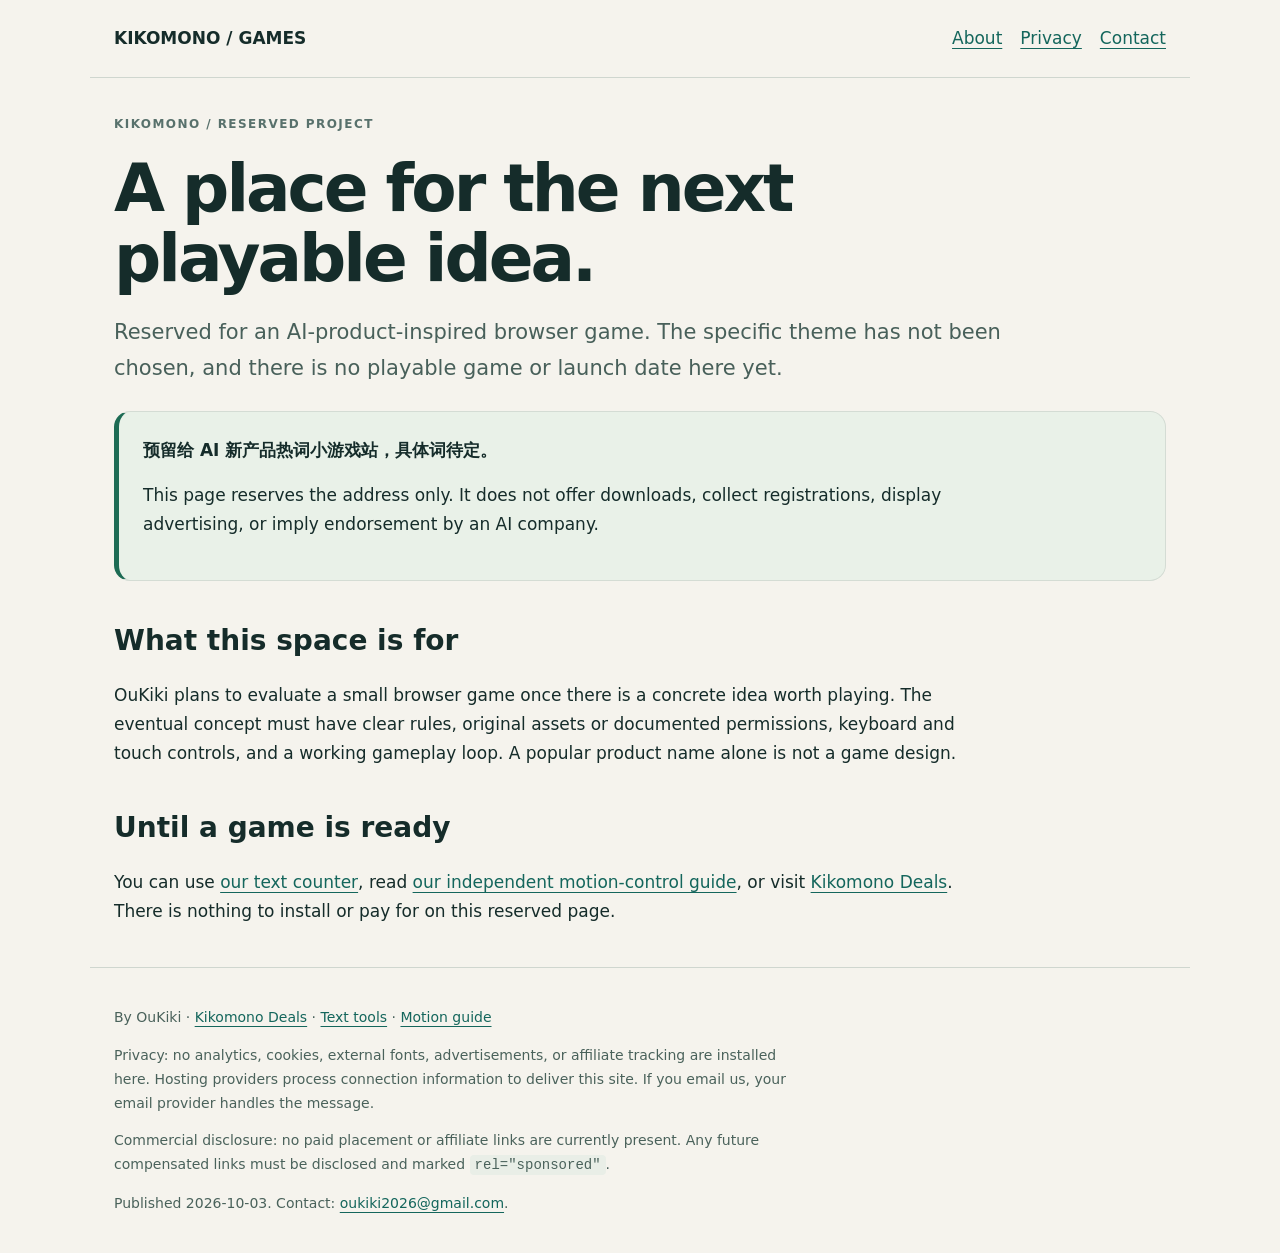
==== site/index.html @ f594c65b "Publish isolated static Kikomono subdomain site" ====
<!doctype html><html lang="en"><head><meta charset="utf-8"><meta name="viewport" content="width=device-width,initial-scale=1"><title>Kikomono Games | Reserved Project</title><meta name="description" content="A reserved address for a future browser game. No game, advertising, registration or download is available yet."><meta name="robots" content="index,follow"><link rel="canonical" href="https://game.kikomono.com/"><meta property="og:title" content="Kikomono Games | Reserved Project"><meta property="og:description" content="A reserved address for a future browser game. No game, advertising, registration or download is available yet."><meta property="og:url" content="https://game.kikomono.com/"><meta property="og:type" content="website"><meta name="theme-color" content="#155f51"><style>*{box-sizing:border-box}html{scroll-behavior:smooth}body{margin:0;background:#f5f3ed;color:#152c2a;font:17px/1.7 system-ui,sans-serif}a{color:#14665c;text-underline-offset:4px}a:hover{color:#a34c16}header,main,footer{max-width:1100px;margin:auto;padding:24px}header{display:flex;align-items:center;justify-content:space-between;gap:16px;border-bottom:1px solid #cfd6cf}nav{display:flex;gap:18px;flex-wrap:wrap}.brand{font-weight:800;text-decoration:none;color:#152c2a}.eyebrow{font-size:12px;letter-spacing:.12em;text-transform:uppercase;font-weight:750;color:#58716c}h1{font-size:clamp(36px,6vw,66px);line-height:1.06;letter-spacing:-.045em;max-width:850px;margin:20px 0}h2{font-size:28px;line-height:1.25;margin-top:42px}h3{line-height:1.3}p,li{max-width:78ch}.lede{font-size:21px;color:#48605a;max-width:68ch}.card,.note{background:white;border:1px solid #d4dcd4;border-radius:16px;padding:24px;margin:24px 0}.note{background:#e9f1e8;border-left:5px solid #1d6b54}.grid{display:grid;grid-template-columns:repeat(4,1fr);gap:12px}.stat{background:#fff;border:1px solid #d4dcd4;border-radius:12px;padding:18px}.stat strong{display:block;font-size:32px}.stat span{font-size:13px}label{display:block;font-weight:700;margin-bottom:8px}textarea{width:100%;min-height:260px;resize:vertical;border:1px solid #789087;border-radius:12px;padding:18px;font:16px/1.6 system-ui;background:#fff;color:#152c2a}textarea:focus,button:focus-visible,a:focus-visible{outline:3px solid #f0b54b;outline-offset:3px}button{background:#155f51;color:white;border:0;border-radius:10px;padding:12px 20px;font:600 16px system-ui;cursor:pointer;min-height:44px}.secondary{background:#e3e9df;color:#17382c}.actions{display:flex;gap:12px;flex-wrap:wrap;margin:14px 0}table{width:100%;border-collapse:collapse;font-size:15px}th,td{border-bottom:1px solid #d4dcd4;padding:12px;text-align:left;vertical-align:top}.tablewrap{overflow-x:auto}code{background:#e9eee7;padding:2px 5px;border-radius:4px}footer{border-top:1px solid #cfd6cf;font-size:14px;color:#4a625b}.skip{position:absolute;top:-60px;background:white;padding:10px}.skip:focus{top:0}.muted{font-size:14px;color:#526861}.toc{display:flex;gap:12px;flex-wrap:wrap}.toc a{border:1px solid #c3cec4;border-radius:50px;padding:5px 14px;text-decoration:none}@media(max-width:650px){header{align-items:flex-start;flex-direction:column}main,header,footer{padding:20px}.grid{grid-template-columns:repeat(2,1fr)}.card,.note{padding:18px}h1{font-size:42px}th,td{padding:8px}nav{gap:14px}}</style><script type="application/ld+json">{"@context": "https://schema.org", "@type": "WebPage", "name": "Kikomono Games | Reserved Project", "url": "https://game.kikomono.com/", "description": "A reserved address for a future browser game. No game, advertising, registration or download is available yet."}</script></head><body><a class="skip" href="#main">Skip to content</a><header><a class="brand" href="/">KIKOMONO / GAMES</a><nav aria-label="Main"><a href="#about">About</a><a href="#privacy">Privacy</a><a href="mailto:oukiki2026@gmail.com">Contact</a></nav></header><main id="main"><p class="eyebrow">Kikomono / reserved project</p><h1>A place for the next playable idea.</h1><p class="lede">Reserved for an AI-product-inspired browser game. The specific theme has not been chosen, and there is no playable game or launch date here yet.</p><div class="note"><strong>预留给 AI 新产品热词小游戏站，具体词待定。</strong><p>This page reserves the address only. It does not offer downloads, collect registrations, display advertising, or imply endorsement by an AI company.</p></div><section id="about"><h2>What this space is for</h2><p>OuKiki plans to evaluate a small browser game once there is a concrete idea worth playing. The eventual concept must have clear rules, original assets or documented permissions, keyboard and touch controls, and a working gameplay loop. A popular product name alone is not a game design.</p><h2>Until a game is ready</h2><p>You can use <a href="https://tool.kikomono.com/">our text counter</a>, read <a href="https://kling.kikomono.com/">our independent motion-control guide</a>, or visit <a href="https://kikomono.com/">Kikomono Deals</a>. There is nothing to install or pay for on this reserved page.</p></section></main><footer><p>By OuKiki · <a href="https://kikomono.com/">Kikomono Deals</a> · <a href="https://tool.kikomono.com/">Text tools</a> · <a href="https://kling.kikomono.com/">Motion guide</a></p><p id="privacy">Privacy: no analytics, cookies, external fonts, advertisements, or affiliate tracking are installed here. Hosting providers process connection information to deliver this site. If you email us, your email provider handles the message.</p><p>Commercial disclosure: no paid placement or affiliate links are currently present. Any future compensated links must be disclosed and marked <code>rel="sponsored"</code>.</p><p>Published 2026-10-03. Contact: <a href="mailto:oukiki2026@gmail.com">oukiki2026@gmail.com</a>.</p></footer></body></html>
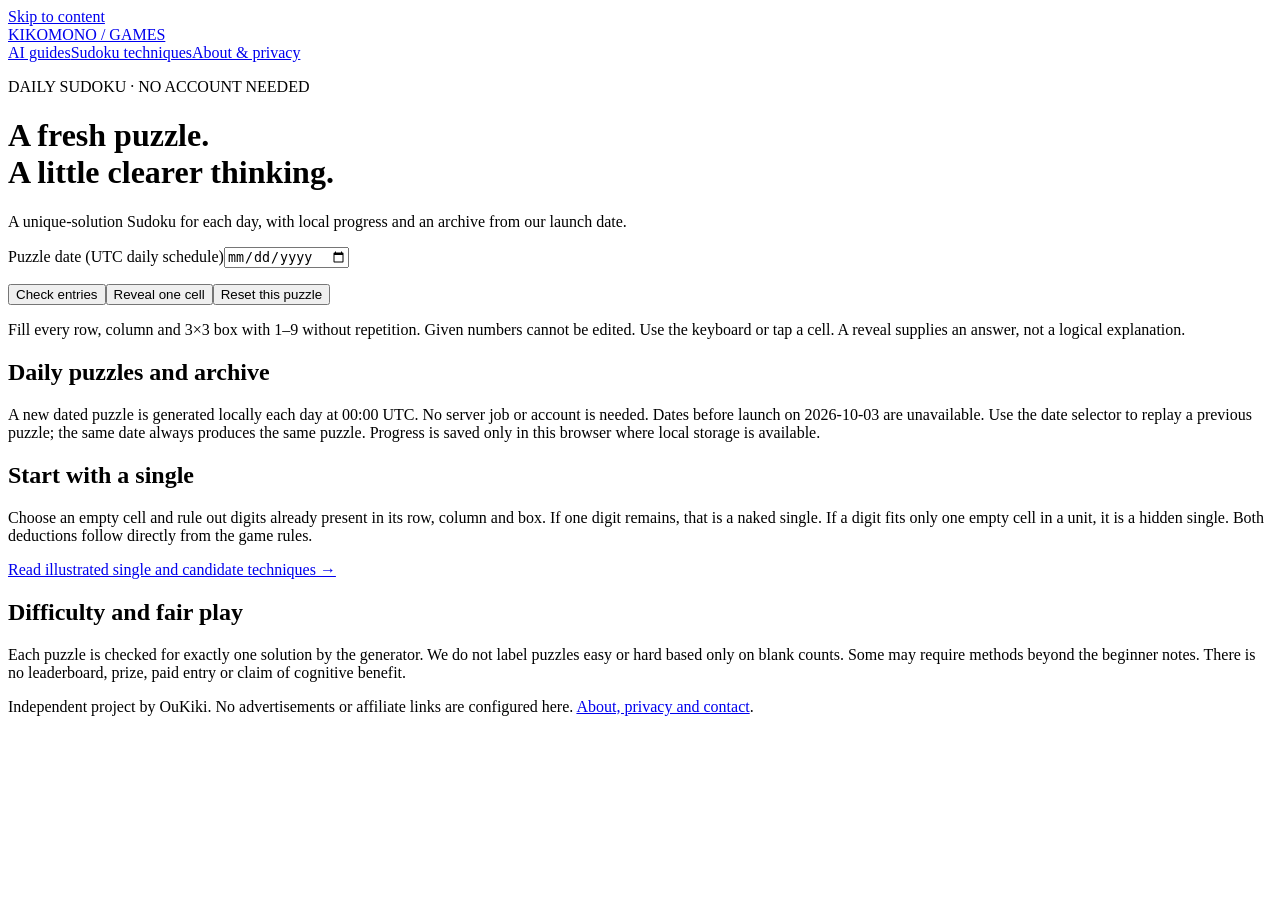
==== commit 9d570d19: "Replace placeholder with daily Sudoku and solving techniques" ====
--- a/site/index.html
+++ b/site/index.html
@@ -1 +1 @@
-<!doctype html><html lang="en"><head><meta charset="utf-8"><meta name="viewport" content="width=device-width,initial-scale=1"><title>Kikomono Games | Reserved Project</title><meta name="description" content="A reserved address for a future browser game. No game, advertising, registration or download is available yet."><meta name="robots" content="index,follow"><link rel="canonical" href="https://game.kikomono.com/"><meta property="og:title" content="Kikomono Games | Reserved Project"><meta property="og:description" content="A reserved address for a future browser game. No game, advertising, registration or download is available yet."><meta property="og:url" content="https://game.kikomono.com/"><meta property="og:type" content="website"><meta name="theme-color" content="#155f51"><style>*{box-sizing:border-box}html{scroll-behavior:smooth}body{margin:0;background:#f5f3ed;color:#152c2a;font:17px/1.7 system-ui,sans-serif}a{color:#14665c;text-underline-offset:4px}a:hover{color:#a34c16}header,main,footer{max-width:1100px;margin:auto;padding:24px}header{display:flex;align-items:center;justify-content:space-between;gap:16px;border-bottom:1px solid #cfd6cf}nav{display:flex;gap:18px;flex-wrap:wrap}.brand{font-weight:800;text-decoration:none;color:#152c2a}.eyebrow{font-size:12px;letter-spacing:.12em;text-transform:uppercase;font-weight:750;color:#58716c}h1{font-size:clamp(36px,6vw,66px);line-height:1.06;letter-spacing:-.045em;max-width:850px;margin:20px 0}h2{font-size:28px;line-height:1.25;margin-top:42px}h3{line-height:1.3}p,li{max-width:78ch}.lede{font-size:21px;color:#48605a;max-width:68ch}.card,.note{background:white;border:1px solid #d4dcd4;border-radius:16px;padding:24px;margin:24px 0}.note{background:#e9f1e8;border-left:5px solid #1d6b54}.grid{display:grid;grid-template-columns:repeat(4,1fr);gap:12px}.stat{background:#fff;border:1px solid #d4dcd4;border-radius:12px;padding:18px}.stat strong{display:block;font-size:32px}.stat span{font-size:13px}label{display:block;font-weight:700;margin-bottom:8px}textarea{width:100%;min-height:260px;resize:vertical;border:1px solid #789087;border-radius:12px;padding:18px;font:16px/1.6 system-ui;background:#fff;color:#152c2a}textarea:focus,button:focus-visible,a:focus-visible{outline:3px solid #f0b54b;outline-offset:3px}button{background:#155f51;color:white;border:0;border-radius:10px;padding:12px 20px;font:600 16px system-ui;cursor:pointer;min-height:44px}.secondary{background:#e3e9df;color:#17382c}.actions{display:flex;gap:12px;flex-wrap:wrap;margin:14px 0}table{width:100%;border-collapse:collapse;font-size:15px}th,td{border-bottom:1px solid #d4dcd4;padding:12px;text-align:left;vertical-align:top}.tablewrap{overflow-x:auto}code{background:#e9eee7;padding:2px 5px;border-radius:4px}footer{border-top:1px solid #cfd6cf;font-size:14px;color:#4a625b}.skip{position:absolute;top:-60px;background:white;padding:10px}.skip:focus{top:0}.muted{font-size:14px;color:#526861}.toc{display:flex;gap:12px;flex-wrap:wrap}.toc a{border:1px solid #c3cec4;border-radius:50px;padding:5px 14px;text-decoration:none}@media(max-width:650px){header{align-items:flex-start;flex-direction:column}main,header,footer{padding:20px}.grid{grid-template-columns:repeat(2,1fr)}.card,.note{padding:18px}h1{font-size:42px}th,td{padding:8px}nav{gap:14px}}</style><script type="application/ld+json">{"@context": "https://schema.org", "@type": "WebPage", "name": "Kikomono Games | Reserved Project", "url": "https://game.kikomono.com/", "description": "A reserved address for a future browser game. No game, advertising, registration or download is available yet."}</script></head><body><a class="skip" href="#main">Skip to content</a><header><a class="brand" href="/">KIKOMONO / GAMES</a><nav aria-label="Main"><a href="#about">About</a><a href="#privacy">Privacy</a><a href="mailto:oukiki2026@gmail.com">Contact</a></nav></header><main id="main"><p class="eyebrow">Kikomono / reserved project</p><h1>A place for the next playable idea.</h1><p class="lede">Reserved for an AI-product-inspired browser game. The specific theme has not been chosen, and there is no playable game or launch date here yet.</p><div class="note"><strong>预留给 AI 新产品热词小游戏站，具体词待定。</strong><p>This page reserves the address only. It does not offer downloads, collect registrations, display advertising, or imply endorsement by an AI company.</p></div><section id="about"><h2>What this space is for</h2><p>OuKiki plans to evaluate a small browser game once there is a concrete idea worth playing. The eventual concept must have clear rules, original assets or documented permissions, keyboard and touch controls, and a working gameplay loop. A popular product name alone is not a game design.</p><h2>Until a game is ready</h2><p>You can use <a href="https://tool.kikomono.com/">our text counter</a>, read <a href="https://kling.kikomono.com/">our independent motion-control guide</a>, or visit <a href="https://kikomono.com/">Kikomono Deals</a>. There is nothing to install or pay for on this reserved page.</p></section></main><footer><p>By OuKiki · <a href="https://kikomono.com/">Kikomono Deals</a> · <a href="https://tool.kikomono.com/">Text tools</a> · <a href="https://kling.kikomono.com/">Motion guide</a></p><p id="privacy">Privacy: no analytics, cookies, external fonts, advertisements, or affiliate tracking are installed here. Hosting providers process connection information to deliver this site. If you email us, your email provider handles the message.</p><p>Commercial disclosure: no paid placement or affiliate links are currently present. Any future compensated links must be disclosed and marked <code>rel="sponsored"</code>.</p><p>Published 2026-10-03. Contact: <a href="mailto:oukiki2026@gmail.com">oukiki2026@gmail.com</a>.</p></footer></body></html>+<!doctype html><html lang="en"><head><meta charset="utf-8"><meta name="viewport" content="width=device-width,initial-scale=1"><title>Daily Sudoku | Kikomono Games</title><meta name="description" content="Daily Sudoku | Kikomono Games. Independent Kikomono project with clear instructions and no account required."><link rel="canonical" href="https://game.kikomono.com/"><link rel="stylesheet" href="/style.css"></head><body><a class="skip" href="#main">Skip to content</a><header><a class="brand" href="/">KIKOMONO / GAMES</a><nav><a href="https://kikomono.com/">AI guides</a><a href="/techniques/">Sudoku techniques</a><a href="/about/">About & privacy</a></nav></header><main id="main"><p class="eyebrow">DAILY SUDOKU · NO ACCOUNT NEEDED</p><h1>A fresh puzzle.<br>A little clearer thinking.</h1><p class="lede">A unique-solution Sudoku for each day, with local progress and an archive from our launch date.</p><section class="card"><label for="day">Puzzle date (UTC daily schedule)</label><input id="day" type="date"><p id="label"></p><div id="board" class="board" aria-label="Sudoku puzzle"></div><div class="actions"><button id="check">Check entries</button><button id="hint" class="secondary">Reveal one cell</button><button id="reset" class="secondary">Reset this puzzle</button></div><p id="status" role="status" aria-live="polite"></p><p>Fill every row, column and 3×3 box with 1–9 without repetition. Given numbers cannot be edited. Use the keyboard or tap a cell. A reveal supplies an answer, not a logical explanation.</p></section><section><h2>Daily puzzles and archive</h2><p>A new dated puzzle is generated locally each day at 00:00 UTC. No server job or account is needed. Dates before launch on 2026-10-03 are unavailable. Use the date selector to replay a previous puzzle; the same date always produces the same puzzle. Progress is saved only in this browser where local storage is available.</p><h2>Start with a single</h2><p>Choose an empty cell and rule out digits already present in its row, column and box. If one digit remains, that is a naked single. If a digit fits only one empty cell in a unit, it is a hidden single. Both deductions follow directly from the game rules.</p><p><a href="/techniques/">Read illustrated single and candidate techniques →</a></p><h2>Difficulty and fair play</h2><p>Each puzzle is checked for exactly one solution by the generator. We do not label puzzles easy or hard based only on blank counts. Some may require methods beyond the beginner notes. There is no leaderboard, prize, paid entry or claim of cognitive benefit.</p></section></main><footer><p>Independent project by OuKiki. No advertisements or affiliate links are configured here. <a href="/about/">About, privacy and contact</a>.</p></footer><script src="/sudoku.js" defer></script></body></html>
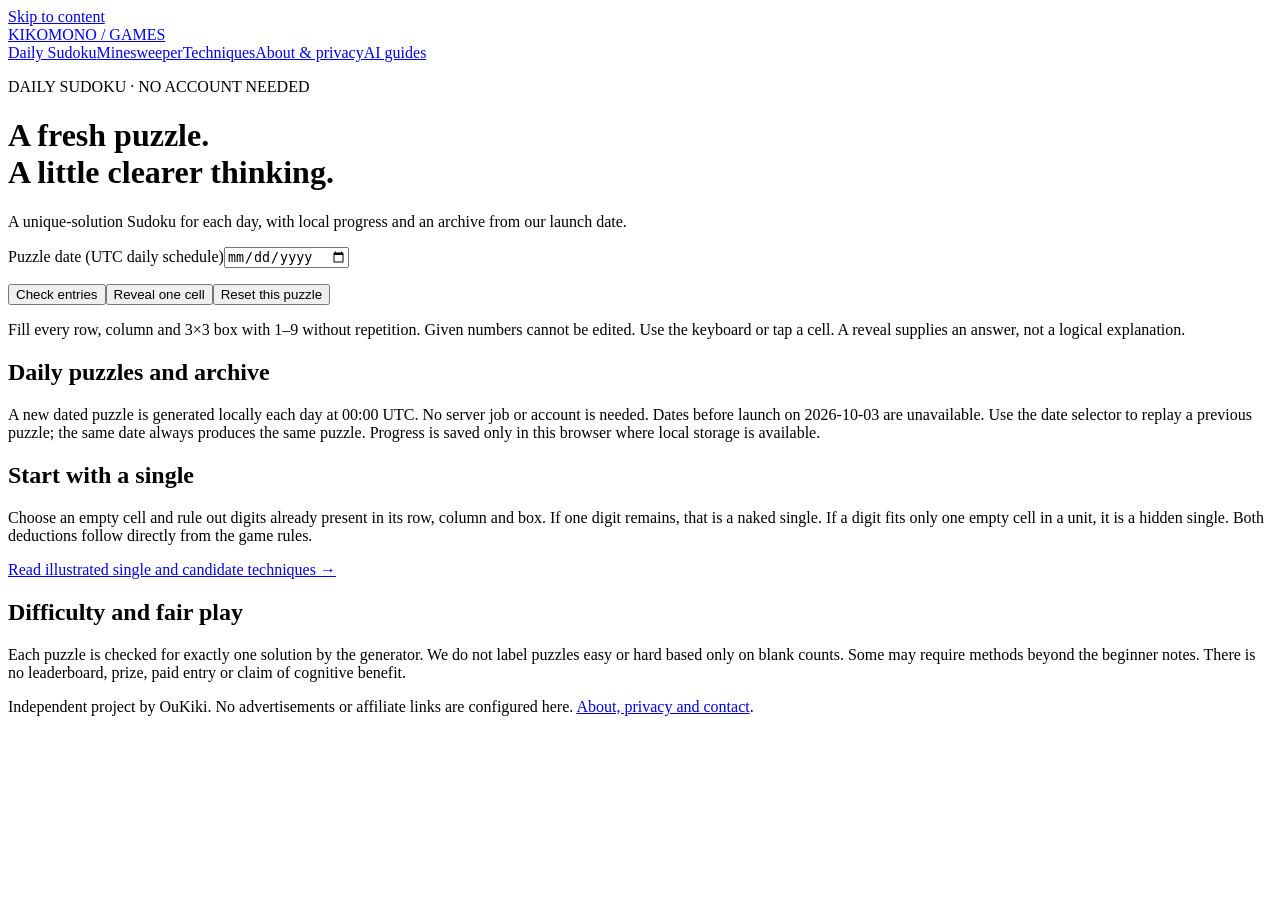
==== commit 481e0ce4: "Add Minesweeper with safe opening and touch flag mode" ====
--- a/site/index.html
+++ b/site/index.html
@@ -1 +1 @@
-<!doctype html><html lang="en"><head><meta charset="utf-8"><meta name="viewport" content="width=device-width,initial-scale=1"><title>Daily Sudoku | Kikomono Games</title><meta name="description" content="Daily Sudoku | Kikomono Games. Independent Kikomono project with clear instructions and no account required."><link rel="canonical" href="https://game.kikomono.com/"><link rel="stylesheet" href="/style.css"></head><body><a class="skip" href="#main">Skip to content</a><header><a class="brand" href="/">KIKOMONO / GAMES</a><nav><a href="https://kikomono.com/">AI guides</a><a href="/techniques/">Sudoku techniques</a><a href="/about/">About & privacy</a></nav></header><main id="main"><p class="eyebrow">DAILY SUDOKU · NO ACCOUNT NEEDED</p><h1>A fresh puzzle.<br>A little clearer thinking.</h1><p class="lede">A unique-solution Sudoku for each day, with local progress and an archive from our launch date.</p><section class="card"><label for="day">Puzzle date (UTC daily schedule)</label><input id="day" type="date"><p id="label"></p><div id="board" class="board" aria-label="Sudoku puzzle"></div><div class="actions"><button id="check">Check entries</button><button id="hint" class="secondary">Reveal one cell</button><button id="reset" class="secondary">Reset this puzzle</button></div><p id="status" role="status" aria-live="polite"></p><p>Fill every row, column and 3×3 box with 1–9 without repetition. Given numbers cannot be edited. Use the keyboard or tap a cell. A reveal supplies an answer, not a logical explanation.</p></section><section><h2>Daily puzzles and archive</h2><p>A new dated puzzle is generated locally each day at 00:00 UTC. No server job or account is needed. Dates before launch on 2026-10-03 are unavailable. Use the date selector to replay a previous puzzle; the same date always produces the same puzzle. Progress is saved only in this browser where local storage is available.</p><h2>Start with a single</h2><p>Choose an empty cell and rule out digits already present in its row, column and box. If one digit remains, that is a naked single. If a digit fits only one empty cell in a unit, it is a hidden single. Both deductions follow directly from the game rules.</p><p><a href="/techniques/">Read illustrated single and candidate techniques →</a></p><h2>Difficulty and fair play</h2><p>Each puzzle is checked for exactly one solution by the generator. We do not label puzzles easy or hard based only on blank counts. Some may require methods beyond the beginner notes. There is no leaderboard, prize, paid entry or claim of cognitive benefit.</p></section></main><footer><p>Independent project by OuKiki. No advertisements or affiliate links are configured here. <a href="/about/">About, privacy and contact</a>.</p></footer><script src="/sudoku.js" defer></script></body></html>+<!doctype html><html lang="en"><head><meta charset="utf-8"><meta name="viewport" content="width=device-width,initial-scale=1"><title>Daily Sudoku | Kikomono Games</title><meta name="description" content="Daily Sudoku | Kikomono Games. Independent Kikomono project with clear instructions and no account required."><link rel="canonical" href="https://game.kikomono.com/"><link rel="stylesheet" href="/style.css"></head><body><a class="skip" href="#main">Skip to content</a><header><a class="brand" href="/">KIKOMONO / GAMES</a><nav><a href="/">Daily Sudoku</a><a href="/minesweeper/">Minesweeper</a><a href="/techniques/">Techniques</a><a href="/about/">About & privacy</a><a href="https://kikomono.com/">AI guides</a></nav></header><main id="main"><p class="eyebrow">DAILY SUDOKU · NO ACCOUNT NEEDED</p><h1>A fresh puzzle.<br>A little clearer thinking.</h1><p class="lede">A unique-solution Sudoku for each day, with local progress and an archive from our launch date.</p><section class="card"><label for="day">Puzzle date (UTC daily schedule)</label><input id="day" type="date"><p id="label"></p><div id="board" class="board" aria-label="Sudoku puzzle"></div><div class="actions"><button id="check">Check entries</button><button id="hint" class="secondary">Reveal one cell</button><button id="reset" class="secondary">Reset this puzzle</button></div><p id="status" role="status" aria-live="polite"></p><p>Fill every row, column and 3×3 box with 1–9 without repetition. Given numbers cannot be edited. Use the keyboard or tap a cell. A reveal supplies an answer, not a logical explanation.</p></section><section><h2>Daily puzzles and archive</h2><p>A new dated puzzle is generated locally each day at 00:00 UTC. No server job or account is needed. Dates before launch on 2026-10-03 are unavailable. Use the date selector to replay a previous puzzle; the same date always produces the same puzzle. Progress is saved only in this browser where local storage is available.</p><h2>Start with a single</h2><p>Choose an empty cell and rule out digits already present in its row, column and box. If one digit remains, that is a naked single. If a digit fits only one empty cell in a unit, it is a hidden single. Both deductions follow directly from the game rules.</p><p><a href="/techniques/">Read illustrated single and candidate techniques →</a></p><h2>Difficulty and fair play</h2><p>Each puzzle is checked for exactly one solution by the generator. We do not label puzzles easy or hard based only on blank counts. Some may require methods beyond the beginner notes. There is no leaderboard, prize, paid entry or claim of cognitive benefit.</p></section></main><footer><p>Independent project by OuKiki. No advertisements or affiliate links are configured here. <a href="/about/">About, privacy and contact</a>.</p></footer><script src="/sudoku.js" defer></script></body></html>
